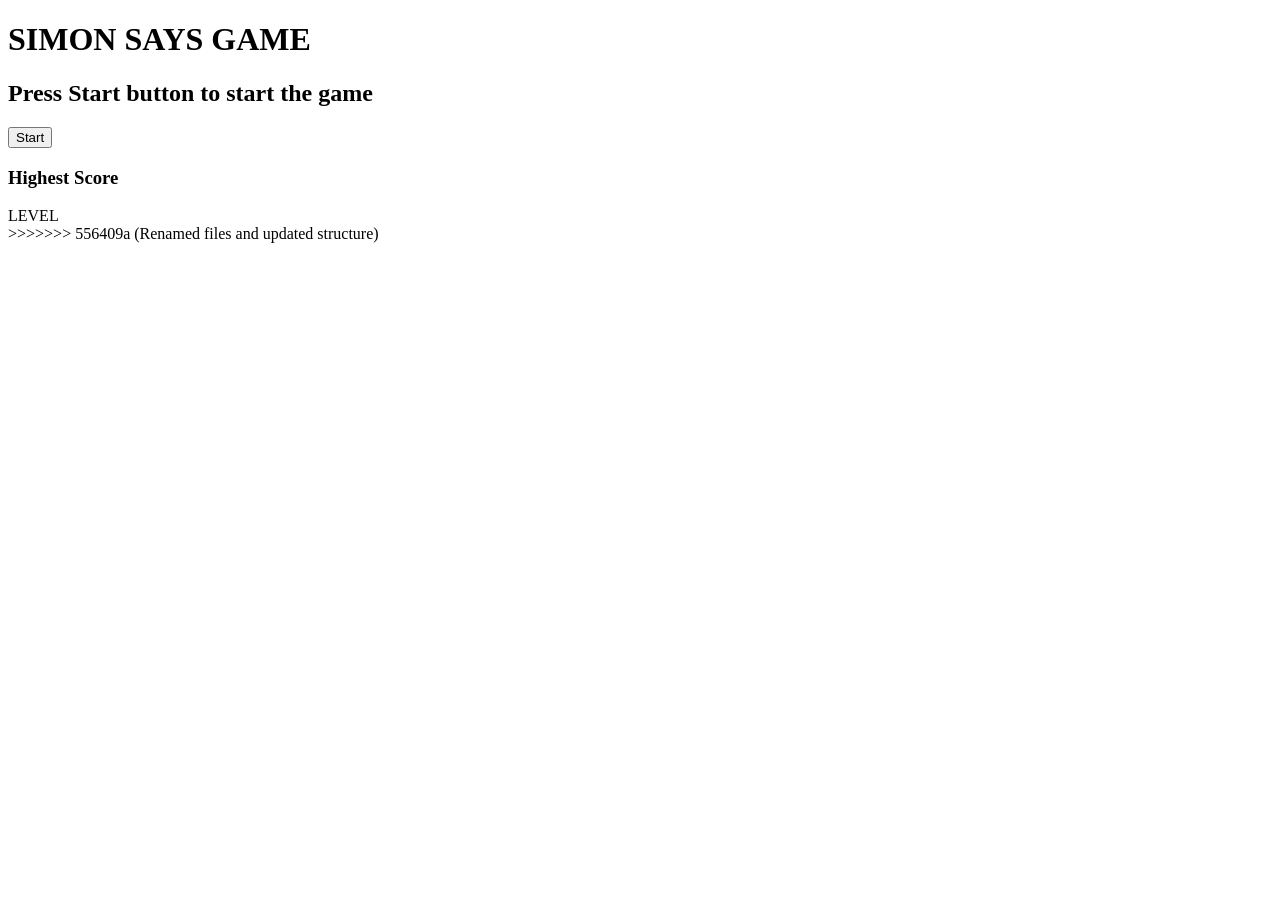
==== index.html @ c4519892 "Resolved merge conflict" ====
<!DOCTYPE html>
<html lang="en">
<head>
    <meta charset="UTF-8">
    <meta name="viewport" content="width=device-width, initial-scale=1.0">
    <link rel="stylesheet" href="style1.css">
    <title>Document</title>
</head>
<body>
  <div class="container">
    <h1>SIMON SAYS GAME</h1>
    <h2>Press Start button to start the game</h2>
    <button id="startBtn">Start</button>
    <h3>Highest Score</h3>
    <div class="simon-board">
      <div class="pad purple" id="purple"></div>
      <div class="pad red" id="red"></div>
      <div class="pad yellow" id="yellow"></div>
      <div class="pad blue" id="blue"></div>
    
      <div class="center-hub">
        <div class="logo">LEVEL</div>
        <div class="level"></div>
      </div>
    </div>
  </div>
  <script src="app.js"></script>
</body>
</html>

>>>>>>> 556409a (Renamed files and updated structure)
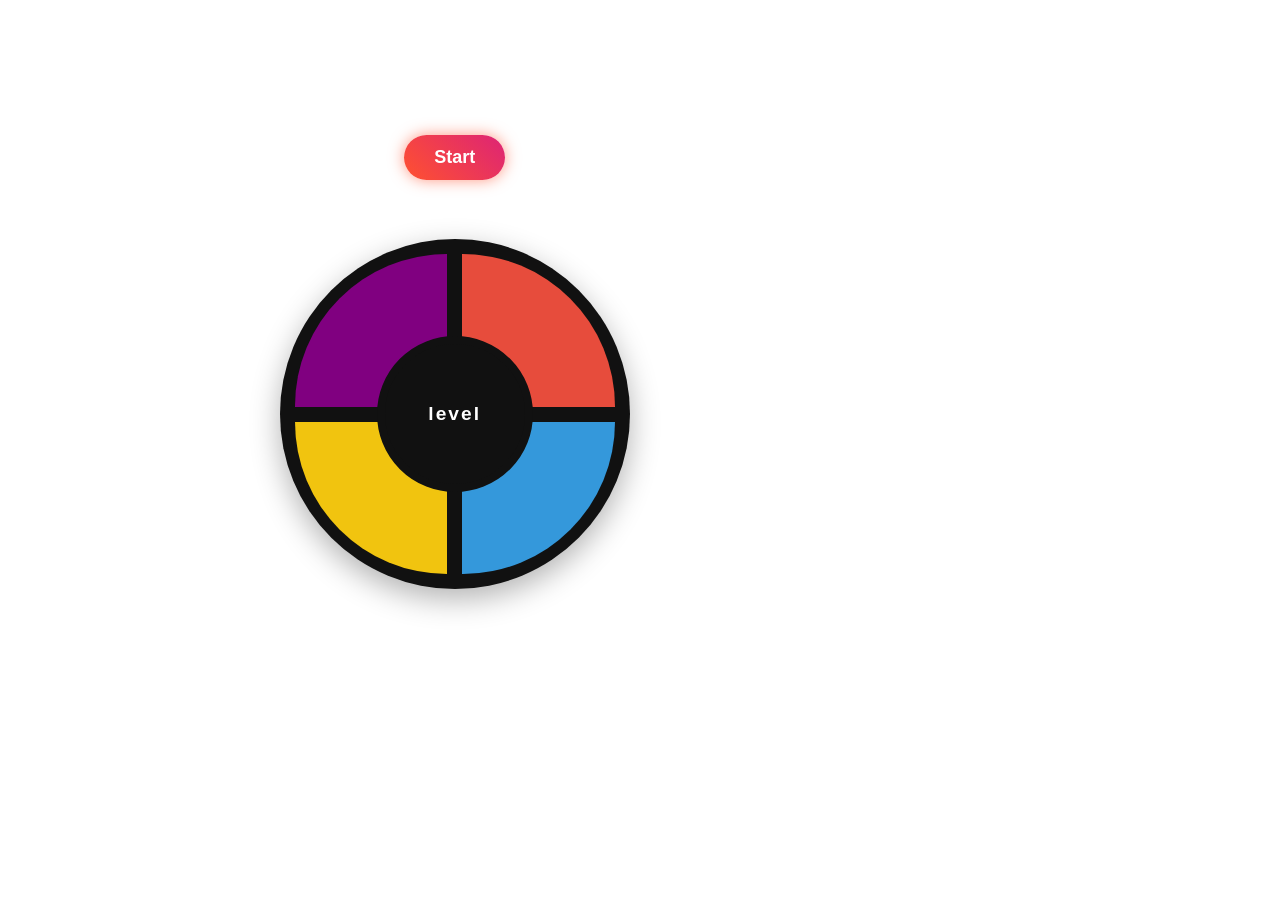
==== commit d3b41a4d: "Fixed merge conflict properly" ====
--- a/index.html
+++ b/index.html
@@ -3,7 +3,7 @@
 <head>
     <meta charset="UTF-8">
     <meta name="viewport" content="width=device-width, initial-scale=1.0">
-    <link rel="stylesheet" href="style1.css">
+    <link rel="stylesheet" href="style.css">
     <title>Document</title>
 </head>
 <body>
--- a/style.css
+++ b/style.css
@@ -0,0 +1,129 @@
+:root {
+  --board-size: 350px;
+  --bg-color: #111;
+}
+
+body {
+  text-align: center;
+  display: flex;
+  justify-content: center;
+  align-items: center;
+  height: 100%;
+  background-image: url("./bgimage.jpeg");
+  background-size: none;
+  color: white;
+
+}
+
+.gameover{
+    height: 40vh;
+    width: 40vw;
+    background-image: url("./gameover.jpeg");
+    background-size: cover;
+    border-radius: 20px;
+    box-shadow: 0 0 10px black;
+}
+
+
+/* Main Circle Container */
+.simon-board {
+  position: relative;
+  width: var(--board-size);
+  height: var(--board-size);
+  background-color: var(--bg-color);
+  border-radius: 50%;
+  display: grid;
+  grid-template-columns: 1fr 1fr;
+  grid-template-rows: 1fr 1fr;
+  gap: 15px; /* The black "lanes" between colors */
+  padding: 15px;
+  box-shadow: 0 10px 30px rgba(0,0,0,0.3);
+  box-sizing: border-box;
+  margin: auto;
+}
+
+/* Individual Color Pads */
+.pad {
+  cursor: pointer;
+  transition: brightness 0.2s, transform 0.1s;
+}
+
+.pad:active {
+  filter: brightness(2);
+  transform: scale(1.1);
+}
+
+/* Rounding specific corners to form the circle */
+.purple  { background: purple; border-top-left-radius: 100%; }
+.red    { background: #e74c3c; border-top-right-radius: 100%; }
+.yellow { background: #f1c40f; border-bottom-left-radius: 100%; }
+.blue   { background: #3498db; border-bottom-right-radius: 100%; }
+
+/* The Center Hub */
+.center-hub {
+  position: absolute;
+  top: 50%;
+  left: 50%;
+  transform: translate(-50%, -50%);
+  width: 40%;
+  height: 40%;
+  background-color: var(--bg-color);
+  border-radius: 50%;
+  border: 8px solid var(--bg-color);
+  display: flex;
+  flex-direction: column;
+  align-items: center;
+  justify-content: center;
+  color: white;
+  text-align: center;
+}
+
+.logo {
+  font-family: sans-serif;
+  font-weight: bold;
+  font-size: 1.2rem;
+  letter-spacing: 2px;
+  text-transform: lowercase;
+}
+
+.power-btn {
+  font-size: 0.8rem;
+  background: #444;
+  padding: 4px 8px;
+  border-radius: 5px;
+  margin-bottom: 5px;
+  cursor: pointer;
+}
+
+#startBtn {
+    padding: 12px 30px;
+    font-size: 18px;
+    font-weight: bold;
+    color: white;
+    background: linear-gradient(45deg, #ff512f, #dd2476);
+    border: none;
+    border-radius: 30px;
+    cursor: pointer;
+    transition: all 0.3s ease;
+    box-shadow: 0 0 15px rgba(255, 81, 47, 0.6);
+}
+
+/* Hover Effect */
+#startBtn:hover {
+    transform: scale(1.1);
+    box-shadow: 0 0 25px rgba(255, 81, 47, 1);
+}
+
+/* Click Effect */
+#startBtn:active {
+    transform: scale(0.95);
+}
+.flash{
+  background-color: white;
+} 
+.userFlash{
+  background-color: green;
+}
+.gameover{
+    background-color: red;
+}
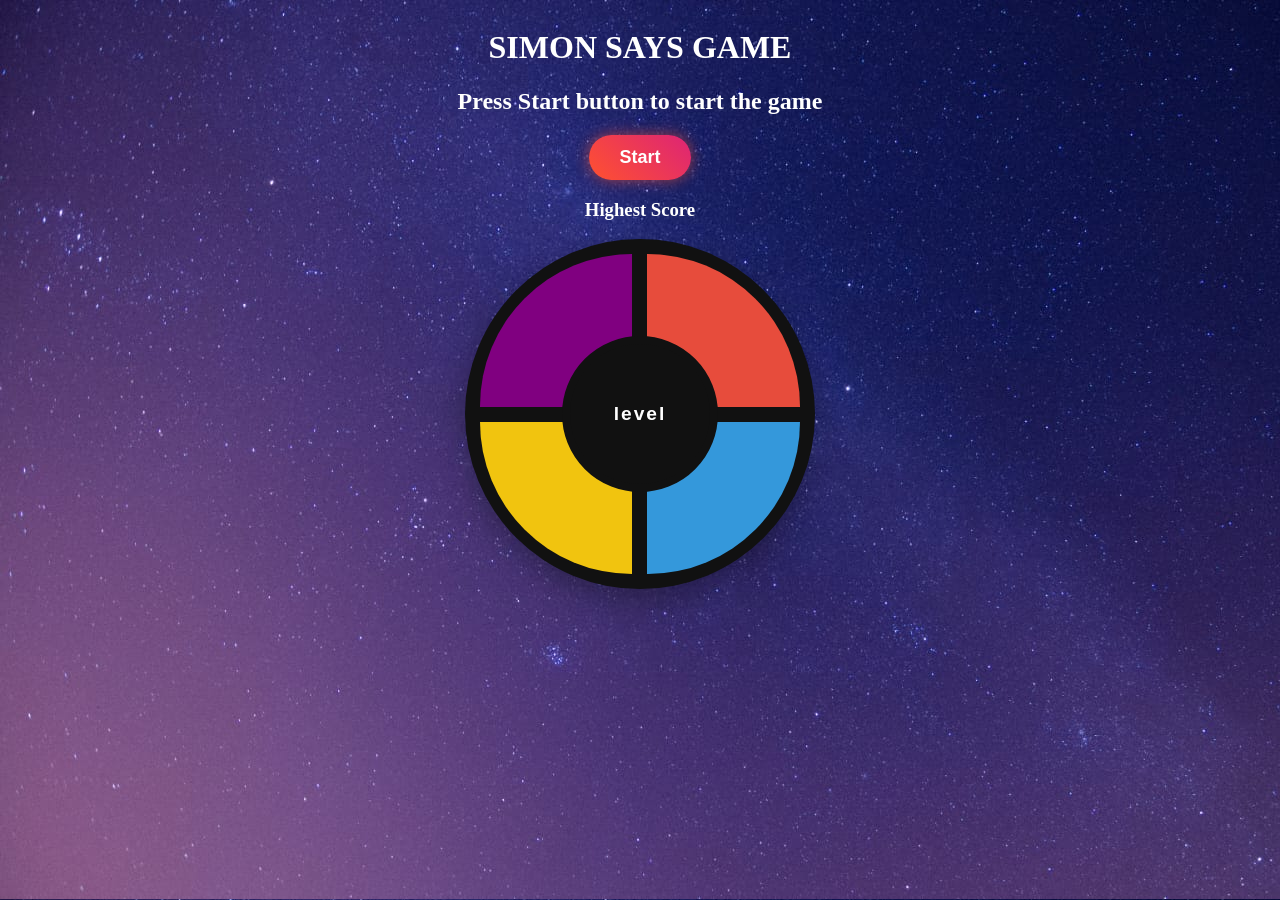
==== commit ffb60ac1: "just clear a useless sentense" ====
--- a/index.html
+++ b/index.html
@@ -26,6 +26,4 @@
   </div>
   <script src="app.js"></script>
 </body>
-</html>
-
->>>>>>> 556409a (Renamed files and updated structure)
+</html>
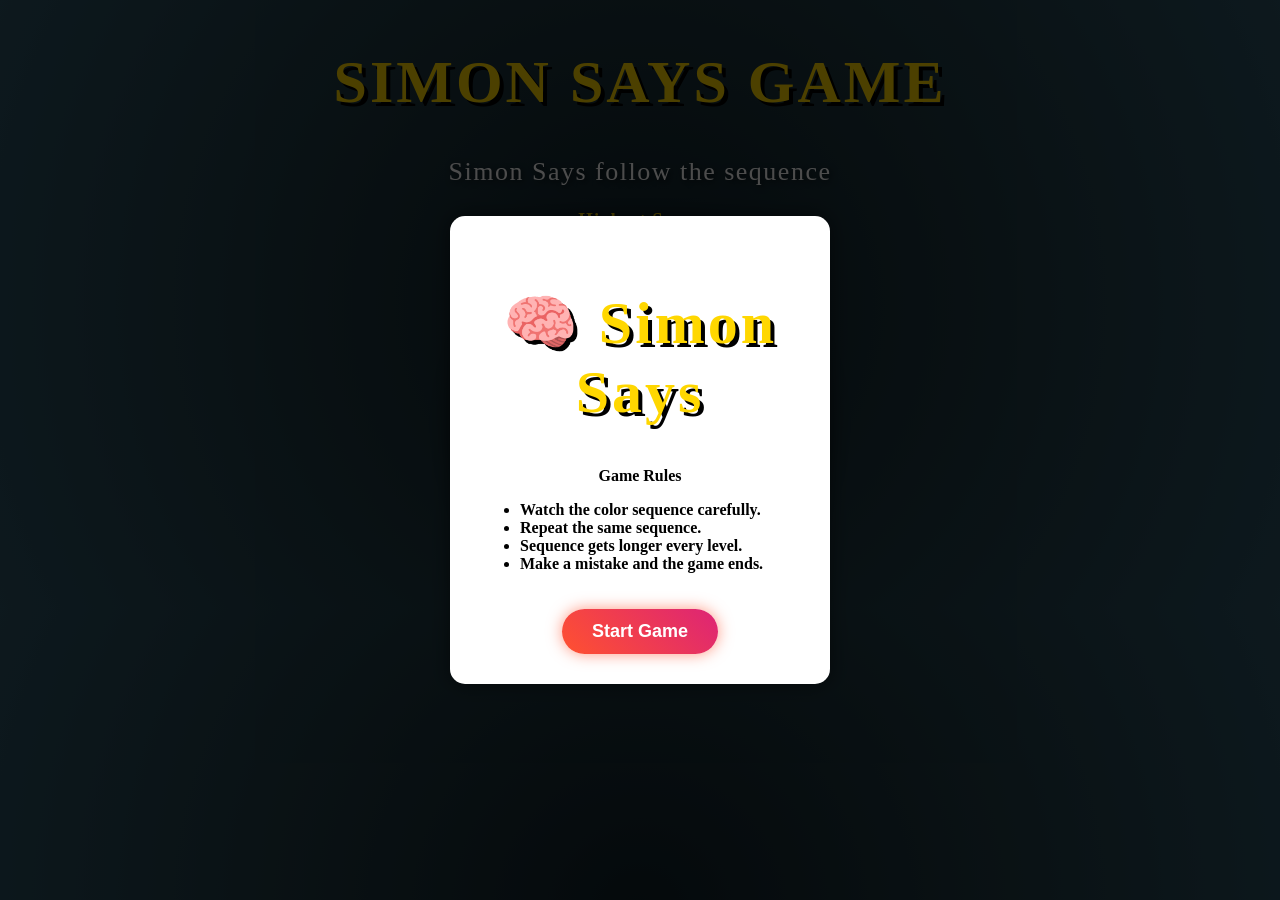
==== commit 9f51e5db: "add new feature" ====
--- a/index.html
+++ b/index.html
@@ -4,13 +4,30 @@
     <meta charset="UTF-8">
     <meta name="viewport" content="width=device-width, initial-scale=1.0">
     <link rel="stylesheet" href="style.css">
-    <title>Document</title>
+    <title>SIMON SAYS</title>
 </head>
 <body>
+  <div id="startPopup" class="popup">
+  <div class="popup-box">
+
+    <h1>🧠 Simon Says</h1>
+
+    <p class="rules-title">Game Rules</p>
+
+    <ul class="rules">
+      <li>Watch the color sequence carefully.</li>
+      <li>Repeat the same sequence.</li>
+      <li>Sequence gets longer every level.</li>
+      <li>Make a mistake and the game ends.</li>
+    </ul>
+
+    <button id="startBtn">Start Game</button>
+
+  </div>
+</div>
   <div class="container">
     <h1>SIMON SAYS GAME</h1>
-    <h2>Press Start button to start the game</h2>
-    <button id="startBtn">Start</button>
+    <h2>Simon Says follow the sequence</h2>
     <h3>Highest Score</h3>
     <div class="simon-board">
       <div class="pad purple" id="purple"></div>
@@ -24,6 +41,17 @@
       </div>
     </div>
   </div>
-  <script src="app.js"></script>
+  <div id="gameOverPopup" class="popup" style="display:none;">
+  <div class="popup-box">
+
+    <h2>Game Over 😢</h2>
+
+    <p id="finalScore"></p>
+
+    <button class="restart">Restart Game</button>
+
+  </div>
+</div>
+  <script src="app1.js"></script>
 </body>
 </html>
--- a/style.css
+++ b/style.css
@@ -9,12 +9,49 @@
   justify-content: center;
   align-items: center;
   height: 100%;
-  background-image: url("./bgimage.jpeg");
-  background-size: none;
+  background: radial-gradient(circle,#0f2027,#203a43,#2c5364);
   color: white;
-
-}
-
+  -webkit-tap-highlight-color: transparent;
+  font-weight: 900;
+}
+
+h1{
+  font-size:60px;
+  color:#ffd700;
+  text-shadow:4px 4px black;
+  letter-spacing:3px;
+}
+
+h2{
+  font-size:26px;
+  color:white;
+  text-align:center;
+  margin-top:10px;
+  letter-spacing:1.5px;
+  text-shadow:2px 2px 6px rgba(0,0,0,0.7);
+  font-weight:500;
+  animation: glow 2s infinite alternate;
+}
+
+h3{
+  size:22px;
+  color:#ffd700;
+  text-align:center;
+  margin-top:8px;
+  font-weight:bold;
+  letter-spacing:1px;
+  text-shadow:2px 2px 5px black;
+
+}
+
+@keyframes glow{
+  from{
+    text-shadow:0 0 5px white;
+  }
+  to{
+    text-shadow:0 0 15px white;
+  }
+}
 .gameover{
     height: 40vh;
     width: 40vw;
@@ -37,27 +74,31 @@
   grid-template-rows: 1fr 1fr;
   gap: 15px; /* The black "lanes" between colors */
   padding: 15px;
-  box-shadow: 0 10px 30px rgba(0,0,0,0.3);
+  box-shadow: 0 0px 30px rgb(8, 8, 9);
   box-sizing: border-box;
   margin: auto;
 }
 
 /* Individual Color Pads */
 .pad {
+  user-select: none;
+  touch-action: manipulation;
   cursor: pointer;
   transition: brightness 0.2s, transform 0.1s;
+  
 }
 
 .pad:active {
+  
   filter: brightness(2);
-  transform: scale(1.1);
+  transform: scale(0.9);
 }
 
 /* Rounding specific corners to form the circle */
-.purple  { background: purple; border-top-left-radius: 100%; }
-.red    { background: #e74c3c; border-top-right-radius: 100%; }
-.yellow { background: #f1c40f; border-bottom-left-radius: 100%; }
-.blue   { background: #3498db; border-bottom-right-radius: 100%; }
+.purple  { background: purple; border-top-left-radius: 100%; box-shadow: 0 0 10px purple;}
+.red    { background: #e74c3c; border-top-right-radius: 100%; box-shadow: 0 0 10px #e74c3c;}
+.yellow { background: #f1c40f; border-bottom-left-radius: 100%; box-shadow: 0 0 10px #f1c40f;}
+.blue   { background: #3498db; border-bottom-right-radius: 100%; box-shadow: 0 0 10px #3498db; }
 
 /* The Center Hub */
 .center-hub {
@@ -106,12 +147,16 @@
     cursor: pointer;
     transition: all 0.3s ease;
     box-shadow: 0 0 15px rgba(255, 81, 47, 0.6);
-}
+    -webkit-tap-highlight-color: transparent;
+    user-select: none;
+    touch-action: manipulation;
+}   
 
 /* Hover Effect */
-#startBtn:hover {
-    transform: scale(1.1);
-    box-shadow: 0 0 25px rgba(255, 81, 47, 1);
+.btn:hover{
+transform: scale(1.1);
+box-shadow:0 0 20px white;
+transition:0.3s;
 }
 
 /* Click Effect */
@@ -119,11 +164,82 @@
     transform: scale(0.95);
 }
 .flash{
-  background-color: white;
+  opacity: 0.5;
+  transform: scale(1.05);
+  box-shadow: 0 0 20px white;
 } 
 .userFlash{
   background-color: green;
 }
 .gameover{
     background-color: red;
+}
+
+@media(max-width:600px){
+
+  .btn{
+    height:120px;
+    width:120px;
+  }
+  .simon-board{
+    height:275.4px;
+    width:275.4px ;
+  }
+
+}
+
+
+.popup{
+  position:fixed;
+  top:0;
+  left:0;
+  width:100%;
+  height:100%;
+  background:rgba(0,0,0,0.7);
+  display:flex;
+  justify-content:center;
+  align-items:center;
+  z-index:1000;
+}
+
+.popup-box{
+  background:white;
+  padding:30px;
+  border-radius:15px;
+  text-align:center;
+  width:320px;
+  box-shadow:0 0 20px rgba(0,0,0,0.5);
+  animation:popupAnim 0.3s ease;
+  color: black;
+}
+
+@keyframes popupAnim{
+  from{
+    transform:scale(0.7);
+    opacity:0;
+  }
+  to{
+    transform:scale(1);
+    opacity:1;
+  }
+}
+
+.rules{
+  text-align:left;
+  margin-top:10px;
+  color: black
+}
+
+button{
+  margin-top:20px;
+  padding:10px 20px;
+  border:none;
+  border-radius:8px;
+  background:#4CAF50;
+  color:white;
+  font-size:16px;
+  cursor:pointer;
+}
+button:hover{
+  background:#45a049;
 }
